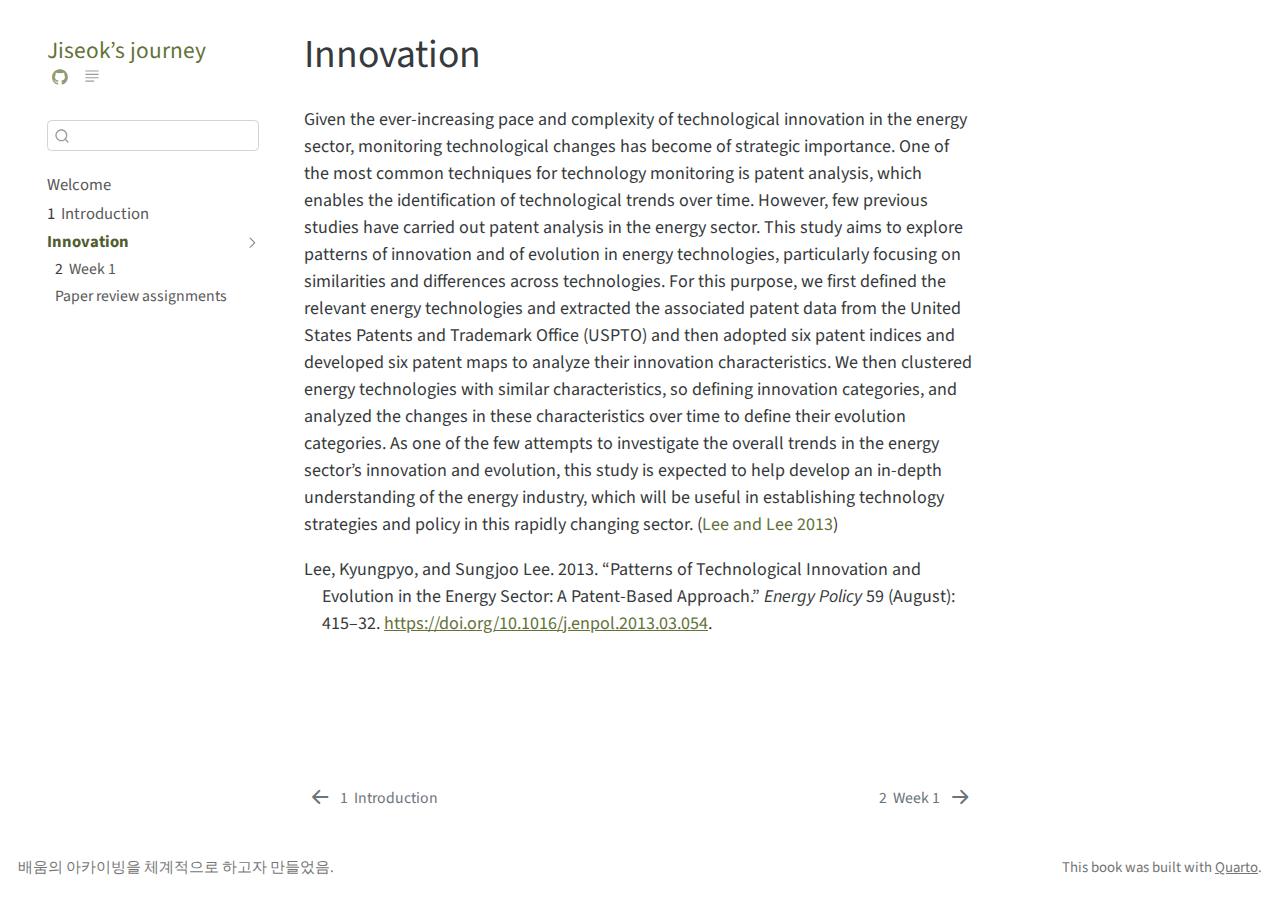
==== docs/innovation.html @ cebea5d1 "commit" ====
<!DOCTYPE html>
<html xmlns="http://www.w3.org/1999/xhtml" lang="en" xml:lang="en"><head>

<meta charset="utf-8">
<meta name="generator" content="quarto-1.1.251">

<meta name="viewport" content="width=device-width, initial-scale=1.0, user-scalable=yes">


<title>Jiseok’s journey - Innovation</title>
<style>
code{white-space: pre-wrap;}
span.smallcaps{font-variant: small-caps;}
div.columns{display: flex; gap: min(4vw, 1.5em);}
div.column{flex: auto; overflow-x: auto;}
div.hanging-indent{margin-left: 1.5em; text-indent: -1.5em;}
ul.task-list{list-style: none;}
ul.task-list li input[type="checkbox"] {
  width: 0.8em;
  margin: 0 0.8em 0.2em -1.6em;
  vertical-align: middle;
}
div.csl-bib-body { }
div.csl-entry {
  clear: both;
}
.hanging div.csl-entry {
  margin-left:2em;
  text-indent:-2em;
}
div.csl-left-margin {
  min-width:2em;
  float:left;
}
div.csl-right-inline {
  margin-left:2em;
  padding-left:1em;
}
div.csl-indent {
  margin-left: 2em;
}
</style>


<script src="site_libs/quarto-nav/quarto-nav.js"></script>
<script src="site_libs/quarto-nav/headroom.min.js"></script>
<script src="site_libs/clipboard/clipboard.min.js"></script>
<script src="site_libs/quarto-search/autocomplete.umd.js"></script>
<script src="site_libs/quarto-search/fuse.min.js"></script>
<script src="site_libs/quarto-search/quarto-search.js"></script>
<meta name="quarto:offset" content="./">
<link href="./innovation_lecture.html" rel="next">
<link href="./intro.html" rel="prev">
<script src="site_libs/quarto-html/quarto.js"></script>
<script src="site_libs/quarto-html/popper.min.js"></script>
<script src="site_libs/quarto-html/tippy.umd.min.js"></script>
<script src="site_libs/quarto-html/anchor.min.js"></script>
<link href="site_libs/quarto-html/tippy.css" rel="stylesheet">
<link href="site_libs/quarto-html/quarto-syntax-highlighting.css" rel="stylesheet" id="quarto-text-highlighting-styles">
<script src="site_libs/bootstrap/bootstrap.min.js"></script>
<link href="site_libs/bootstrap/bootstrap-icons.css" rel="stylesheet">
<link href="site_libs/bootstrap/bootstrap.min.css" rel="stylesheet" id="quarto-bootstrap" data-mode="light">
<script id="quarto-search-options" type="application/json">{
  "location": "sidebar",
  "copy-button": false,
  "collapse-after": 3,
  "panel-placement": "start",
  "type": "textbox",
  "limit": 20,
  "language": {
    "search-no-results-text": "No results",
    "search-matching-documents-text": "matching documents",
    "search-copy-link-title": "Copy link to search",
    "search-hide-matches-text": "Hide additional matches",
    "search-more-match-text": "more match in this document",
    "search-more-matches-text": "more matches in this document",
    "search-clear-button-title": "Clear",
    "search-detached-cancel-button-title": "Cancel",
    "search-submit-button-title": "Submit"
  }
}</script>


</head>

<body class="nav-sidebar floating">

<div id="quarto-search-results"></div>
  <header id="quarto-header" class="headroom fixed-top">
  <nav class="quarto-secondary-nav" data-bs-toggle="collapse" data-bs-target="#quarto-sidebar" aria-controls="quarto-sidebar" aria-expanded="false" aria-label="Toggle sidebar navigation" onclick="if (window.quartoToggleHeadroom) { window.quartoToggleHeadroom(); }">
    <div class="container-fluid d-flex justify-content-between">
      <h1 class="quarto-secondary-nav-title">Innovation</h1>
      <button type="button" class="quarto-btn-toggle btn" aria-label="Show secondary navigation">
        <i class="bi bi-chevron-right"></i>
      </button>
    </div>
  </nav>
</header>
<!-- content -->
<div id="quarto-content" class="quarto-container page-columns page-rows-contents page-layout-article">
<!-- sidebar -->
  <nav id="quarto-sidebar" class="sidebar collapse sidebar-navigation floating overflow-auto">
    <div class="pt-lg-2 mt-2 text-left sidebar-header">
    <div class="sidebar-title mb-0 py-0">
      <a href="./">Jiseok’s journey</a> 
        <div class="sidebar-tools-main">
    <a href="https://github.com/coreanjs/mybook/" title="Source Code" class="sidebar-tool px-1"><i class="bi bi-github"></i></a>
  <a href="" class="quarto-reader-toggle sidebar-tool" onclick="window.quartoToggleReader(); return false;" title="Toggle reader mode">
  <div class="quarto-reader-toggle-btn">
  <i class="bi"></i>
  </div>
</a>
</div>
    </div>
      </div>
      <div class="mt-2 flex-shrink-0 align-items-center">
        <div class="sidebar-search">
        <div id="quarto-search" class="" title="Search"></div>
        </div>
      </div>
    <div class="sidebar-menu-container"> 
    <ul class="list-unstyled mt-1">
        <li class="sidebar-item">
  <div class="sidebar-item-container"> 
  <a href="./index.html" class="sidebar-item-text sidebar-link">Welcome</a>
  </div>
</li>
        <li class="sidebar-item">
  <div class="sidebar-item-container"> 
  <a href="./intro.html" class="sidebar-item-text sidebar-link"><span class="chapter-number">1</span>&nbsp; <span class="chapter-title">Introduction</span></a>
  </div>
</li>
        <li class="sidebar-item sidebar-item-section">
      <div class="sidebar-item-container"> 
            <a href="./innovation.html" class="sidebar-item-text sidebar-link active">Innovation</a>
          <a class="sidebar-item-toggle text-start" data-bs-toggle="collapse" data-bs-target="#quarto-sidebar-section-1" aria-expanded="true">
            <i class="bi bi-chevron-right ms-2"></i>
          </a> 
      </div>
      <ul id="quarto-sidebar-section-1" class="collapse list-unstyled sidebar-section depth1 show">  
          <li class="sidebar-item">
  <div class="sidebar-item-container"> 
  <a href="./innovation_lecture.html" class="sidebar-item-text sidebar-link"><span class="chapter-number">2</span>&nbsp; <span class="chapter-title">Week 1</span></a>
  </div>
</li>
          <li class="sidebar-item">
  <div class="sidebar-item-container"> 
  <a href="./innovation_paper.html" class="sidebar-item-text sidebar-link">Paper review assignments</a>
  </div>
</li>
      </ul>
  </li>
    </ul>
    </div>
</nav>
<!-- margin-sidebar -->
    <div id="quarto-margin-sidebar" class="sidebar margin-sidebar">
        
    </div>
<!-- main -->
<main class="content" id="quarto-document-content">

<header id="title-block-header" class="quarto-title-block default">
<div class="quarto-title">
<h1 class="title d-none d-lg-block">Innovation</h1>
</div>



<div class="quarto-title-meta">

    
    
  </div>
  

</header>

<p>Given the ever-increasing pace and complexity of technological innovation in the energy sector, monitoring technological changes has become of strategic importance. One of the most common techniques for technology monitoring is patent analysis, which enables the identification of technological trends over time. However, few previous studies have carried out patent analysis in the energy sector. This study aims to explore patterns of innovation and of evolution in energy technologies, particularly focusing on similarities and differences across technologies. For this purpose, we first defined the relevant energy technologies and extracted the associated patent data from the United States Patents and Trademark Office (USPTO) and then adopted six patent indices and developed six patent maps to analyze their innovation characteristics. We then clustered energy technologies with similar characteristics, so defining innovation categories, and analyzed the changes in these characteristics over time to define their evolution categories. As one of the few attempts to investigate the overall trends in the energy sector’s innovation and evolution, this study is expected to help develop an in-depth understanding of the energy industry, which will be useful in establishing technology strategies and policy in this rapidly changing sector. <span class="citation" data-cites="lee2013">(<a href="#ref-lee2013" role="doc-biblioref">Lee and Lee 2013</a>)</span></p>


<div id="refs" class="references csl-bib-body hanging-indent" role="doc-bibliography">
<div id="ref-lee2013" class="csl-entry" role="doc-biblioentry">
Lee, Kyungpyo, and Sungjoo Lee. 2013. <span>“Patterns of Technological Innovation and Evolution in the Energy Sector: A Patent-Based Approach.”</span> <em>Energy Policy</em> 59 (August): 415–32. <a href="https://doi.org/10.1016/j.enpol.2013.03.054">https://doi.org/10.1016/j.enpol.2013.03.054</a>.
</div>
</div>

</main> <!-- /main -->
<script id="quarto-html-after-body" type="application/javascript">
window.document.addEventListener("DOMContentLoaded", function (event) {
  const toggleBodyColorMode = (bsSheetEl) => {
    const mode = bsSheetEl.getAttribute("data-mode");
    const bodyEl = window.document.querySelector("body");
    if (mode === "dark") {
      bodyEl.classList.add("quarto-dark");
      bodyEl.classList.remove("quarto-light");
    } else {
      bodyEl.classList.add("quarto-light");
      bodyEl.classList.remove("quarto-dark");
    }
  }
  const toggleBodyColorPrimary = () => {
    const bsSheetEl = window.document.querySelector("link#quarto-bootstrap");
    if (bsSheetEl) {
      toggleBodyColorMode(bsSheetEl);
    }
  }
  toggleBodyColorPrimary();  
  const icon = "";
  const anchorJS = new window.AnchorJS();
  anchorJS.options = {
    placement: 'right',
    icon: icon
  };
  anchorJS.add('.anchored');
  const clipboard = new window.ClipboardJS('.code-copy-button', {
    target: function(trigger) {
      return trigger.previousElementSibling;
    }
  });
  clipboard.on('success', function(e) {
    // button target
    const button = e.trigger;
    // don't keep focus
    button.blur();
    // flash "checked"
    button.classList.add('code-copy-button-checked');
    var currentTitle = button.getAttribute("title");
    button.setAttribute("title", "Copied!");
    setTimeout(function() {
      button.setAttribute("title", currentTitle);
      button.classList.remove('code-copy-button-checked');
    }, 1000);
    // clear code selection
    e.clearSelection();
  });
  function tippyHover(el, contentFn) {
    const config = {
      allowHTML: true,
      content: contentFn,
      maxWidth: 500,
      delay: 100,
      arrow: false,
      appendTo: function(el) {
          return el.parentElement;
      },
      interactive: true,
      interactiveBorder: 10,
      theme: 'quarto',
      placement: 'bottom-start'
    };
    window.tippy(el, config); 
  }
  const noterefs = window.document.querySelectorAll('a[role="doc-noteref"]');
  for (var i=0; i<noterefs.length; i++) {
    const ref = noterefs[i];
    tippyHover(ref, function() {
      // use id or data attribute instead here
      let href = ref.getAttribute('data-footnote-href') || ref.getAttribute('href');
      try { href = new URL(href).hash; } catch {}
      const id = href.replace(/^#\/?/, "");
      const note = window.document.getElementById(id);
      return note.innerHTML;
    });
  }
  var bibliorefs = window.document.querySelectorAll('a[role="doc-biblioref"]');
  for (var i=0; i<bibliorefs.length; i++) {
    const ref = bibliorefs[i];
    const cites = ref.parentNode.getAttribute('data-cites').split(' ');
    tippyHover(ref, function() {
      var popup = window.document.createElement('div');
      cites.forEach(function(cite) {
        var citeDiv = window.document.createElement('div');
        citeDiv.classList.add('hanging-indent');
        citeDiv.classList.add('csl-entry');
        var biblioDiv = window.document.getElementById('ref-' + cite);
        if (biblioDiv) {
          citeDiv.innerHTML = biblioDiv.innerHTML;
        }
        popup.appendChild(citeDiv);
      });
      return popup.innerHTML;
    });
  }
});
</script>
<nav class="page-navigation">
  <div class="nav-page nav-page-previous">
      <a href="./intro.html" class="pagination-link">
        <i class="bi bi-arrow-left-short"></i> <span class="nav-page-text"><span class="chapter-number">1</span>&nbsp; <span class="chapter-title">Introduction</span></span>
      </a>          
  </div>
  <div class="nav-page nav-page-next">
      <a href="./innovation_lecture.html" class="pagination-link">
        <span class="nav-page-text"><span class="chapter-number">2</span>&nbsp; <span class="chapter-title">Week 1</span></span> <i class="bi bi-arrow-right-short"></i>
      </a>
  </div>
</nav>
</div> <!-- /content -->
<footer class="footer">
  <div class="nav-footer">
    <div class="nav-footer-left">배움의 아카이빙을 체계적으로 하고자 만들었음.</div>   
    <div class="nav-footer-right">This book was built with <a href="https://quarto.org/">Quarto</a>.</div>
  </div>
</footer>



</body></html>
---- docs/site_libs/quarto-html/tippy.css ----
.tippy-box[data-animation=fade][data-state=hidden]{opacity:0}[data-tippy-root]{max-width:calc(100vw - 10px)}.tippy-box{position:relative;background-color:#333;color:#fff;border-radius:4px;font-size:14px;line-height:1.4;white-space:normal;outline:0;transition-property:transform,visibility,opacity}.tippy-box[data-placement^=top]>.tippy-arrow{bottom:0}.tippy-box[data-placement^=top]>.tippy-arrow:before{bottom:-7px;left:0;border-width:8px 8px 0;border-top-color:initial;transform-origin:center top}.tippy-box[data-placement^=bottom]>.tippy-arrow{top:0}.tippy-box[data-placement^=bottom]>.tippy-arrow:before{top:-7px;left:0;border-width:0 8px 8px;border-bottom-color:initial;transform-origin:center bottom}.tippy-box[data-placement^=left]>.tippy-arrow{right:0}.tippy-box[data-placement^=left]>.tippy-arrow:before{border-width:8px 0 8px 8px;border-left-color:initial;right:-7px;transform-origin:center left}.tippy-box[data-placement^=right]>.tippy-arrow{left:0}.tippy-box[data-placement^=right]>.tippy-arrow:before{left:-7px;border-width:8px 8px 8px 0;border-right-color:initial;transform-origin:center right}.tippy-box[data-inertia][data-state=visible]{transition-timing-function:cubic-bezier(.54,1.5,.38,1.11)}.tippy-arrow{width:16px;height:16px;color:#333}.tippy-arrow:before{content:"";position:absolute;border-color:transparent;border-style:solid}.tippy-content{position:relative;padding:5px 9px;z-index:1}
---- docs/site_libs/quarto-html/quarto-syntax-highlighting.css ----
/* quarto syntax highlight colors */
:root {
  --quarto-hl-ot-color: #003B4F;
  --quarto-hl-at-color: #657422;
  --quarto-hl-ss-color: #20794D;
  --quarto-hl-an-color: #5E5E5E;
  --quarto-hl-fu-color: #4758AB;
  --quarto-hl-st-color: #20794D;
  --quarto-hl-cf-color: #003B4F;
  --quarto-hl-op-color: #5E5E5E;
  --quarto-hl-er-color: #AD0000;
  --quarto-hl-bn-color: #AD0000;
  --quarto-hl-al-color: #AD0000;
  --quarto-hl-va-color: #111111;
  --quarto-hl-bu-color: inherit;
  --quarto-hl-ex-color: inherit;
  --quarto-hl-pp-color: #AD0000;
  --quarto-hl-in-color: #5E5E5E;
  --quarto-hl-vs-color: #20794D;
  --quarto-hl-wa-color: #5E5E5E;
  --quarto-hl-do-color: #5E5E5E;
  --quarto-hl-im-color: #00769E;
  --quarto-hl-ch-color: #20794D;
  --quarto-hl-dt-color: #AD0000;
  --quarto-hl-fl-color: #AD0000;
  --quarto-hl-co-color: #5E5E5E;
  --quarto-hl-cv-color: #5E5E5E;
  --quarto-hl-cn-color: #8f5902;
  --quarto-hl-sc-color: #5E5E5E;
  --quarto-hl-dv-color: #AD0000;
  --quarto-hl-kw-color: #003B4F;
}

/* other quarto variables */
:root {
  --quarto-font-monospace: SFMono-Regular, Menlo, Monaco, Consolas, "Liberation Mono", "Courier New", monospace;
}

pre > code.sourceCode > span {
  color: #003B4F;
}

code span {
  color: #003B4F;
}

code.sourceCode > span {
  color: #003B4F;
}

div.sourceCode,
div.sourceCode pre.sourceCode {
  color: #003B4F;
}

code span.ot {
  color: #003B4F;
}

code span.at {
  color: #657422;
}

code span.ss {
  color: #20794D;
}

code span.an {
  color: #5E5E5E;
}

code span.fu {
  color: #4758AB;
}

code span.st {
  color: #20794D;
}

code span.cf {
  color: #003B4F;
}

code span.op {
  color: #5E5E5E;
}

code span.er {
  color: #AD0000;
}

code span.bn {
  color: #AD0000;
}

code span.al {
  color: #AD0000;
}

code span.va {
  color: #111111;
}

code span.pp {
  color: #AD0000;
}

code span.in {
  color: #5E5E5E;
}

code span.vs {
  color: #20794D;
}

code span.wa {
  color: #5E5E5E;
  font-style: italic;
}

code span.do {
  color: #5E5E5E;
  font-style: italic;
}

code span.im {
  color: #00769E;
}

code span.ch {
  color: #20794D;
}

code span.dt {
  color: #AD0000;
}

code span.fl {
  color: #AD0000;
}

code span.co {
  color: #5E5E5E;
}

code span.cv {
  color: #5E5E5E;
  font-style: italic;
}

code span.cn {
  color: #8f5902;
}

code span.sc {
  color: #5E5E5E;
}

code span.dv {
  color: #AD0000;
}

code span.kw {
  color: #003B4F;
}

.prevent-inlining {
  content: "</";
}

/*# sourceMappingURL=debc5d5d77c3f9108843748ff7464032.css.map */
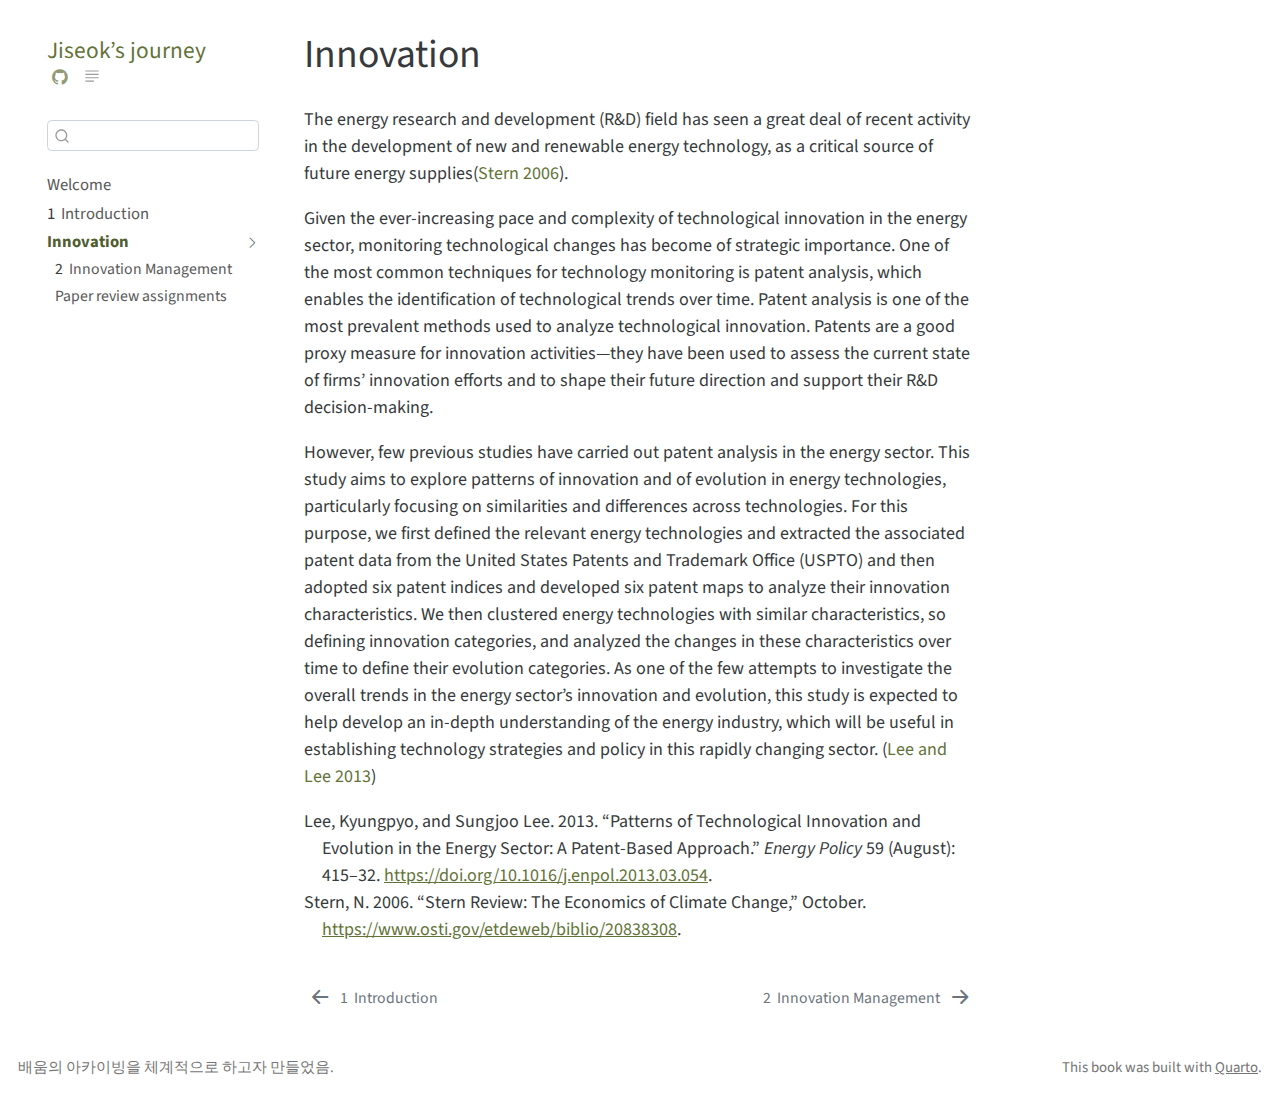
==== commit 2087cd86: "commit" ====
--- a/docs/innovation.html
+++ b/docs/innovation.html
@@ -140,7 +140,7 @@
       <ul id="quarto-sidebar-section-1" class="collapse list-unstyled sidebar-section depth1 show">  
           <li class="sidebar-item">
   <div class="sidebar-item-container"> 
-  <a href="./innovation_lecture.html" class="sidebar-item-text sidebar-link"><span class="chapter-number">2</span>&nbsp; <span class="chapter-title">Week 1</span></a>
+  <a href="./innovation_lecture.html" class="sidebar-item-text sidebar-link"><span class="chapter-number">2</span>&nbsp; <span class="chapter-title">Innovation Management</span></a>
   </div>
 </li>
           <li class="sidebar-item">
@@ -176,12 +176,17 @@
 
 </header>
 
-<p>Given the ever-increasing pace and complexity of technological innovation in the energy sector, monitoring technological changes has become of strategic importance. One of the most common techniques for technology monitoring is patent analysis, which enables the identification of technological trends over time. However, few previous studies have carried out patent analysis in the energy sector. This study aims to explore patterns of innovation and of evolution in energy technologies, particularly focusing on similarities and differences across technologies. For this purpose, we first defined the relevant energy technologies and extracted the associated patent data from the United States Patents and Trademark Office (USPTO) and then adopted six patent indices and developed six patent maps to analyze their innovation characteristics. We then clustered energy technologies with similar characteristics, so defining innovation categories, and analyzed the changes in these characteristics over time to define their evolution categories. As one of the few attempts to investigate the overall trends in the energy sector’s innovation and evolution, this study is expected to help develop an in-depth understanding of the energy industry, which will be useful in establishing technology strategies and policy in this rapidly changing sector. <span class="citation" data-cites="lee2013">(<a href="#ref-lee2013" role="doc-biblioref">Lee and Lee 2013</a>)</span></p>
+<p>The energy research and development (R&amp;D) field has seen a great deal of recent activity in the development of new and renewable energy technology, as a critical source of future energy supplies<span class="citation" data-cites="stern2006">(<a href="#ref-stern2006" role="doc-biblioref">Stern 2006</a>)</span>.</p>
+<p>Given the ever-increasing pace and complexity of technological innovation in the energy sector, monitoring technological changes has become of strategic importance. One of the most common techniques for technology monitoring is patent analysis, which enables the identification of technological trends over time. Patent analysis is one of the most prevalent methods used to analyze technological innovation. Patents are a good proxy measure for innovation activities—they have been used to assess the current state of firms’ innovation efforts and to shape their future direction and support their R&amp;D decision-making.</p>
+<p>However, few previous studies have carried out patent analysis in the energy sector. This study aims to explore patterns of innovation and of evolution in energy technologies, particularly focusing on similarities and differences across technologies. For this purpose, we first defined the relevant energy technologies and extracted the associated patent data from the United States Patents and Trademark Office (USPTO) and then adopted six patent indices and developed six patent maps to analyze their innovation characteristics. We then clustered energy technologies with similar characteristics, so defining innovation categories, and analyzed the changes in these characteristics over time to define their evolution categories. As one of the few attempts to investigate the overall trends in the energy sector’s innovation and evolution, this study is expected to help develop an in-depth understanding of the energy industry, which will be useful in establishing technology strategies and policy in this rapidly changing sector. <span class="citation" data-cites="lee2013">(<a href="#ref-lee2013" role="doc-biblioref">Lee and Lee 2013</a>)</span></p>
 
 
 <div id="refs" class="references csl-bib-body hanging-indent" role="doc-bibliography">
 <div id="ref-lee2013" class="csl-entry" role="doc-biblioentry">
 Lee, Kyungpyo, and Sungjoo Lee. 2013. <span>“Patterns of Technological Innovation and Evolution in the Energy Sector: A Patent-Based Approach.”</span> <em>Energy Policy</em> 59 (August): 415–32. <a href="https://doi.org/10.1016/j.enpol.2013.03.054">https://doi.org/10.1016/j.enpol.2013.03.054</a>.
+</div>
+<div id="ref-stern2006" class="csl-entry" role="doc-biblioentry">
+Stern, N. 2006. <span>“Stern Review: The Economics of Climate Change,”</span> October. <a href="https://www.osti.gov/etdeweb/biblio/20838308">https://www.osti.gov/etdeweb/biblio/20838308</a>.
 </div>
 </div>
 
@@ -292,7 +297,7 @@
   </div>
   <div class="nav-page nav-page-next">
       <a href="./innovation_lecture.html" class="pagination-link">
-        <span class="nav-page-text"><span class="chapter-number">2</span>&nbsp; <span class="chapter-title">Week 1</span></span> <i class="bi bi-arrow-right-short"></i>
+        <span class="nav-page-text"><span class="chapter-number">2</span>&nbsp; <span class="chapter-title">Innovation Management</span></span> <i class="bi bi-arrow-right-short"></i>
       </a>
   </div>
 </nav>
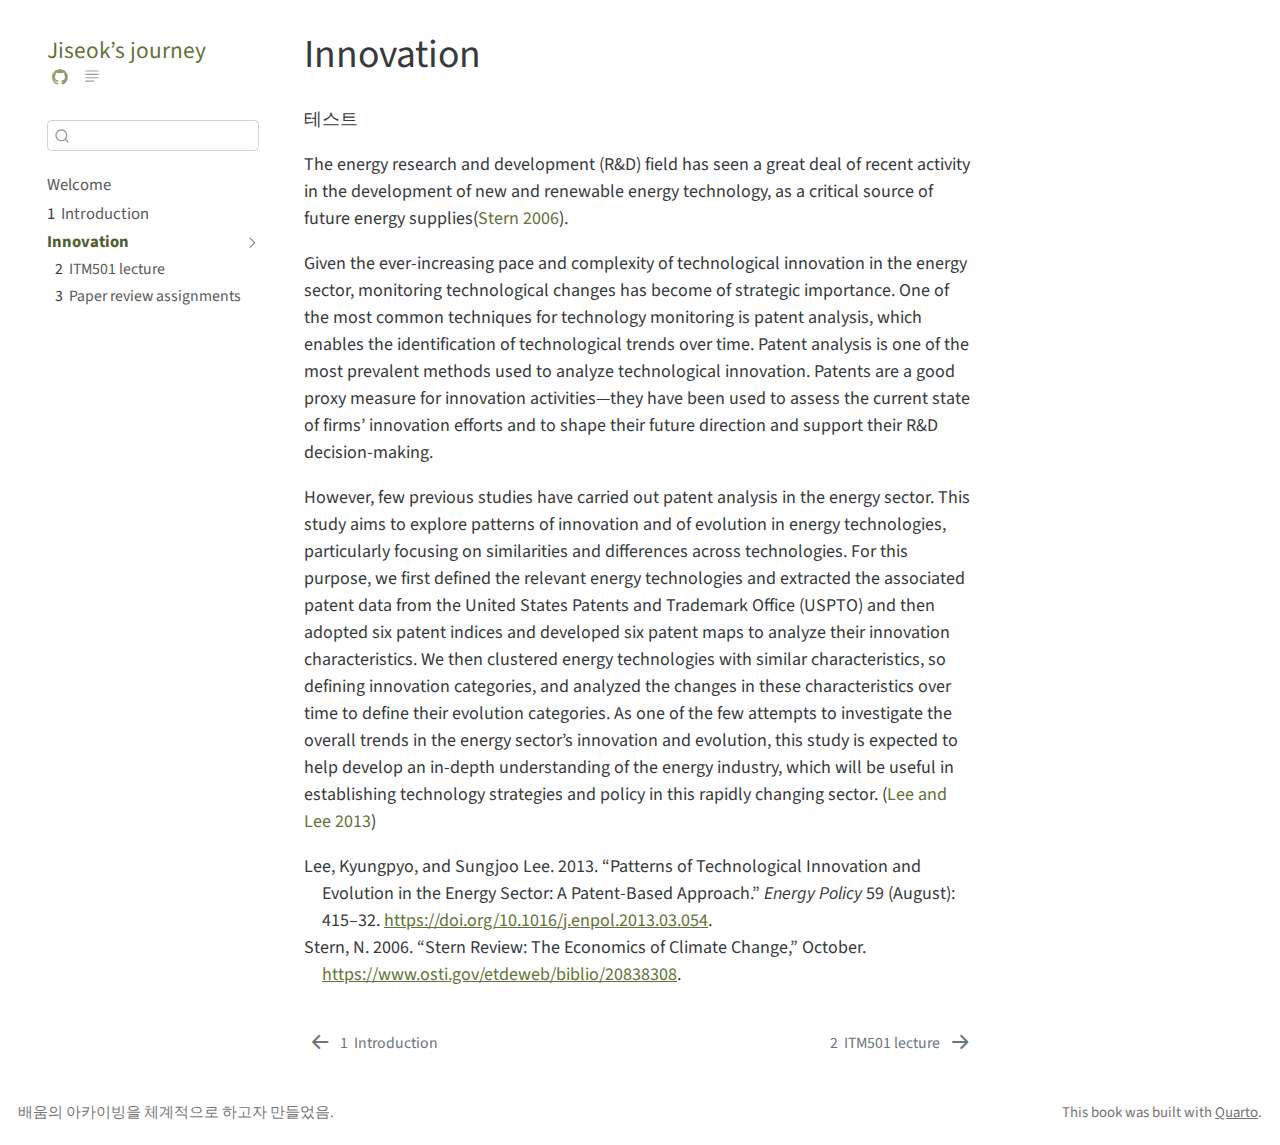
==== commit 9c1f8f06: "com" ====
--- a/docs/innovation.html
+++ b/docs/innovation.html
@@ -140,12 +140,12 @@
       <ul id="quarto-sidebar-section-1" class="collapse list-unstyled sidebar-section depth1 show">  
           <li class="sidebar-item">
   <div class="sidebar-item-container"> 
-  <a href="./innovation_lecture.html" class="sidebar-item-text sidebar-link"><span class="chapter-number">2</span>&nbsp; <span class="chapter-title">Innovation Management</span></a>
+  <a href="./innovation_lecture.html" class="sidebar-item-text sidebar-link"><span class="chapter-number">2</span>&nbsp; <span class="chapter-title">ITM501 lecture</span></a>
   </div>
 </li>
           <li class="sidebar-item">
   <div class="sidebar-item-container"> 
-  <a href="./innovation_paper.html" class="sidebar-item-text sidebar-link">Paper review assignments</a>
+  <a href="./innovation_paper.html" class="sidebar-item-text sidebar-link"><span class="chapter-number">3</span>&nbsp; <span class="chapter-title">Paper review assignments</span></a>
   </div>
 </li>
       </ul>
@@ -176,6 +176,7 @@
 
 </header>
 
+<p>테스트</p>
 <p>The energy research and development (R&amp;D) field has seen a great deal of recent activity in the development of new and renewable energy technology, as a critical source of future energy supplies<span class="citation" data-cites="stern2006">(<a href="#ref-stern2006" role="doc-biblioref">Stern 2006</a>)</span>.</p>
 <p>Given the ever-increasing pace and complexity of technological innovation in the energy sector, monitoring technological changes has become of strategic importance. One of the most common techniques for technology monitoring is patent analysis, which enables the identification of technological trends over time. Patent analysis is one of the most prevalent methods used to analyze technological innovation. Patents are a good proxy measure for innovation activities—they have been used to assess the current state of firms’ innovation efforts and to shape their future direction and support their R&amp;D decision-making.</p>
 <p>However, few previous studies have carried out patent analysis in the energy sector. This study aims to explore patterns of innovation and of evolution in energy technologies, particularly focusing on similarities and differences across technologies. For this purpose, we first defined the relevant energy technologies and extracted the associated patent data from the United States Patents and Trademark Office (USPTO) and then adopted six patent indices and developed six patent maps to analyze their innovation characteristics. We then clustered energy technologies with similar characteristics, so defining innovation categories, and analyzed the changes in these characteristics over time to define their evolution categories. As one of the few attempts to investigate the overall trends in the energy sector’s innovation and evolution, this study is expected to help develop an in-depth understanding of the energy industry, which will be useful in establishing technology strategies and policy in this rapidly changing sector. <span class="citation" data-cites="lee2013">(<a href="#ref-lee2013" role="doc-biblioref">Lee and Lee 2013</a>)</span></p>
@@ -297,7 +298,7 @@
   </div>
   <div class="nav-page nav-page-next">
       <a href="./innovation_lecture.html" class="pagination-link">
-        <span class="nav-page-text"><span class="chapter-number">2</span>&nbsp; <span class="chapter-title">Innovation Management</span></span> <i class="bi bi-arrow-right-short"></i>
+        <span class="nav-page-text"><span class="chapter-number">2</span>&nbsp; <span class="chapter-title">ITM501 lecture</span></span> <i class="bi bi-arrow-right-short"></i>
       </a>
   </div>
 </nav>
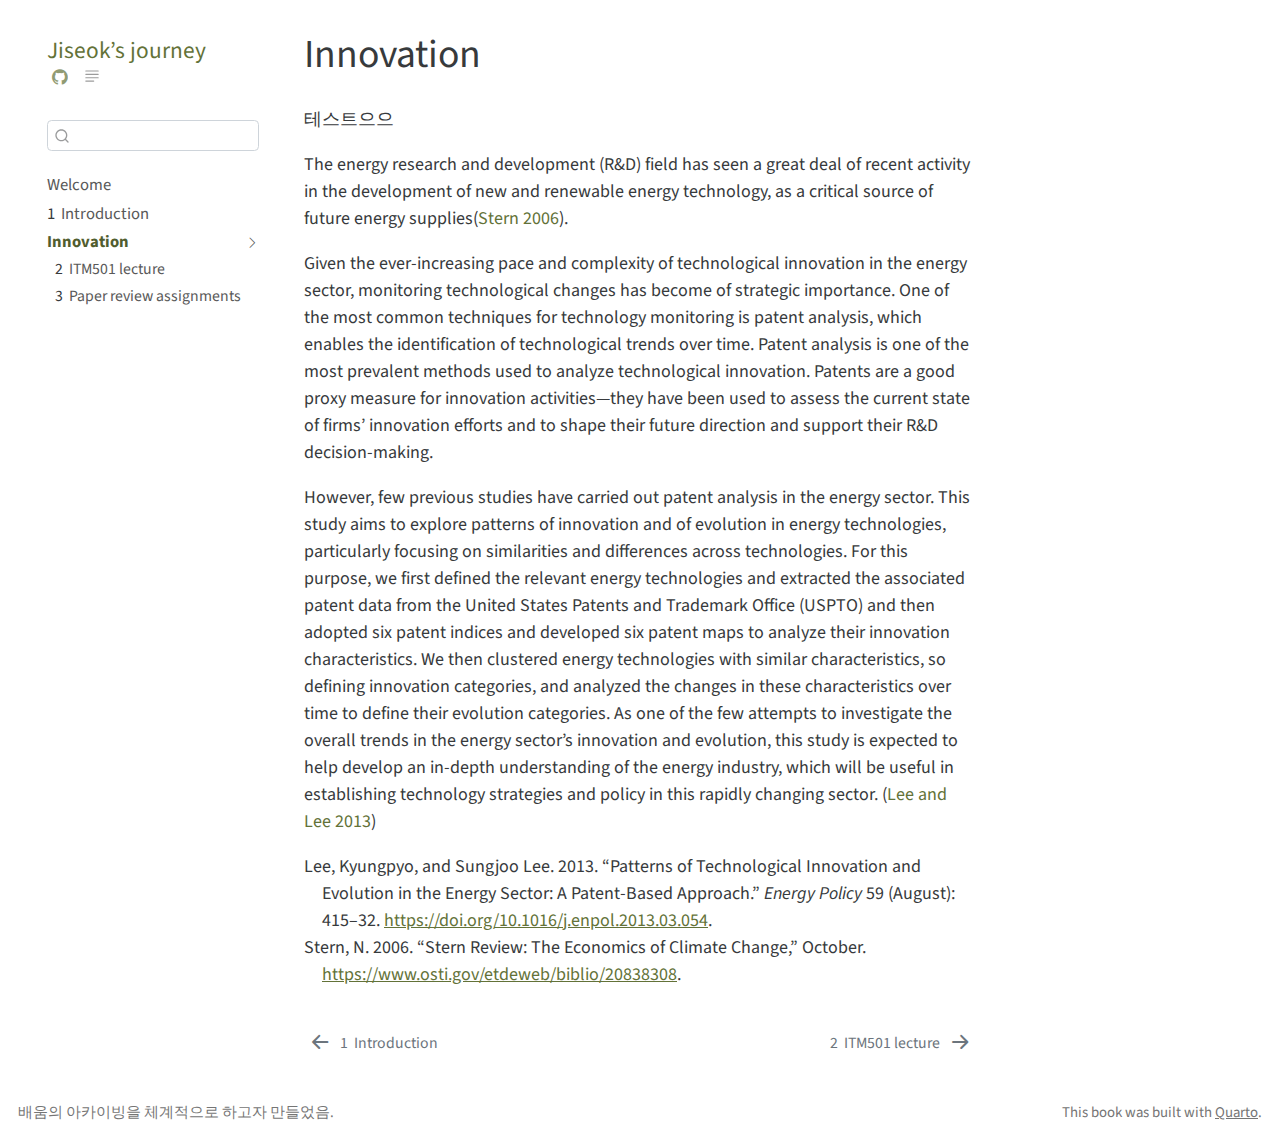
==== commit f48409c0: "commit" ====
--- a/docs/innovation.html
+++ b/docs/innovation.html
@@ -176,7 +176,7 @@
 
 </header>
 
-<p>테스트</p>
+<p>테스트으으</p>
 <p>The energy research and development (R&amp;D) field has seen a great deal of recent activity in the development of new and renewable energy technology, as a critical source of future energy supplies<span class="citation" data-cites="stern2006">(<a href="#ref-stern2006" role="doc-biblioref">Stern 2006</a>)</span>.</p>
 <p>Given the ever-increasing pace and complexity of technological innovation in the energy sector, monitoring technological changes has become of strategic importance. One of the most common techniques for technology monitoring is patent analysis, which enables the identification of technological trends over time. Patent analysis is one of the most prevalent methods used to analyze technological innovation. Patents are a good proxy measure for innovation activities—they have been used to assess the current state of firms’ innovation efforts and to shape their future direction and support their R&amp;D decision-making.</p>
 <p>However, few previous studies have carried out patent analysis in the energy sector. This study aims to explore patterns of innovation and of evolution in energy technologies, particularly focusing on similarities and differences across technologies. For this purpose, we first defined the relevant energy technologies and extracted the associated patent data from the United States Patents and Trademark Office (USPTO) and then adopted six patent indices and developed six patent maps to analyze their innovation characteristics. We then clustered energy technologies with similar characteristics, so defining innovation categories, and analyzed the changes in these characteristics over time to define their evolution categories. As one of the few attempts to investigate the overall trends in the energy sector’s innovation and evolution, this study is expected to help develop an in-depth understanding of the energy industry, which will be useful in establishing technology strategies and policy in this rapidly changing sector. <span class="citation" data-cites="lee2013">(<a href="#ref-lee2013" role="doc-biblioref">Lee and Lee 2013</a>)</span></p>
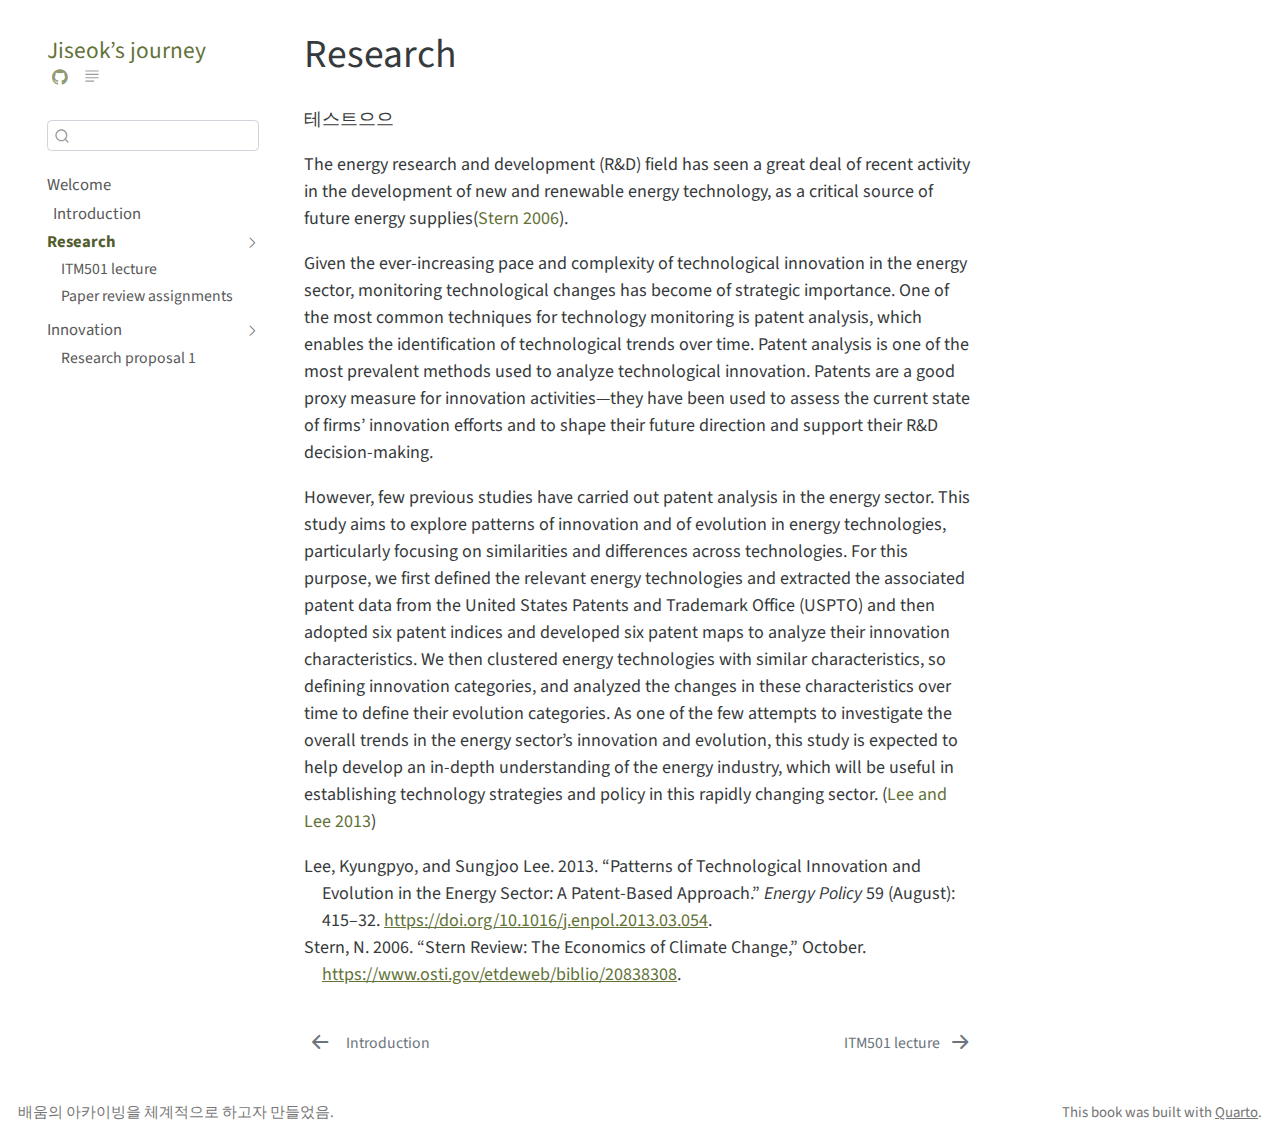
==== commit 2ad8b61e: "project proposal" ====
--- a/docs/innovation.html
+++ b/docs/innovation.html
@@ -7,7 +7,7 @@
 <meta name="viewport" content="width=device-width, initial-scale=1.0, user-scalable=yes">
 
 
-<title>Jiseok’s journey - Innovation</title>
+<title>Jiseok’s journey - Research</title>
 <style>
 code{white-space: pre-wrap;}
 span.smallcaps{font-variant: small-caps;}
@@ -89,7 +89,7 @@
   <header id="quarto-header" class="headroom fixed-top">
   <nav class="quarto-secondary-nav" data-bs-toggle="collapse" data-bs-target="#quarto-sidebar" aria-controls="quarto-sidebar" aria-expanded="false" aria-label="Toggle sidebar navigation" onclick="if (window.quartoToggleHeadroom) { window.quartoToggleHeadroom(); }">
     <div class="container-fluid d-flex justify-content-between">
-      <h1 class="quarto-secondary-nav-title">Innovation</h1>
+      <h1 class="quarto-secondary-nav-title">Research</h1>
       <button type="button" class="quarto-btn-toggle btn" aria-label="Show secondary navigation">
         <i class="bi bi-chevron-right"></i>
       </button>
@@ -132,7 +132,7 @@
 </li>
         <li class="sidebar-item sidebar-item-section">
       <div class="sidebar-item-container"> 
-            <a href="./innovation.html" class="sidebar-item-text sidebar-link active">Innovation</a>
+            <a href="./innovation.html" class="sidebar-item-text sidebar-link active">Research</a>
           <a class="sidebar-item-toggle text-start" data-bs-toggle="collapse" data-bs-target="#quarto-sidebar-section-1" aria-expanded="true">
             <i class="bi bi-chevron-right ms-2"></i>
           </a> 
@@ -146,6 +146,21 @@
           <li class="sidebar-item">
   <div class="sidebar-item-container"> 
   <a href="./innovation_paper.html" class="sidebar-item-text sidebar-link"><span class="chapter-number">3</span>&nbsp; <span class="chapter-title">Paper review assignments</span></a>
+  </div>
+</li>
+      </ul>
+  </li>
+        <li class="sidebar-item sidebar-item-section">
+      <div class="sidebar-item-container"> 
+            <a href="./research.html" class="sidebar-item-text sidebar-link">Innovation</a>
+          <a class="sidebar-item-toggle text-start" data-bs-toggle="collapse" data-bs-target="#quarto-sidebar-section-2" aria-expanded="true">
+            <i class="bi bi-chevron-right ms-2"></i>
+          </a> 
+      </div>
+      <ul id="quarto-sidebar-section-2" class="collapse list-unstyled sidebar-section depth1 show">  
+          <li class="sidebar-item">
+  <div class="sidebar-item-container"> 
+  <a href="./research_proposal_1.html" class="sidebar-item-text sidebar-link"><span class="chapter-number">4</span>&nbsp; <span class="chapter-title">Research proposal 1</span></a>
   </div>
 </li>
       </ul>
@@ -162,7 +177,7 @@
 
 <header id="title-block-header" class="quarto-title-block default">
 <div class="quarto-title">
-<h1 class="title d-none d-lg-block">Innovation</h1>
+<h1 class="title d-none d-lg-block">Research</h1>
 </div>
 
 
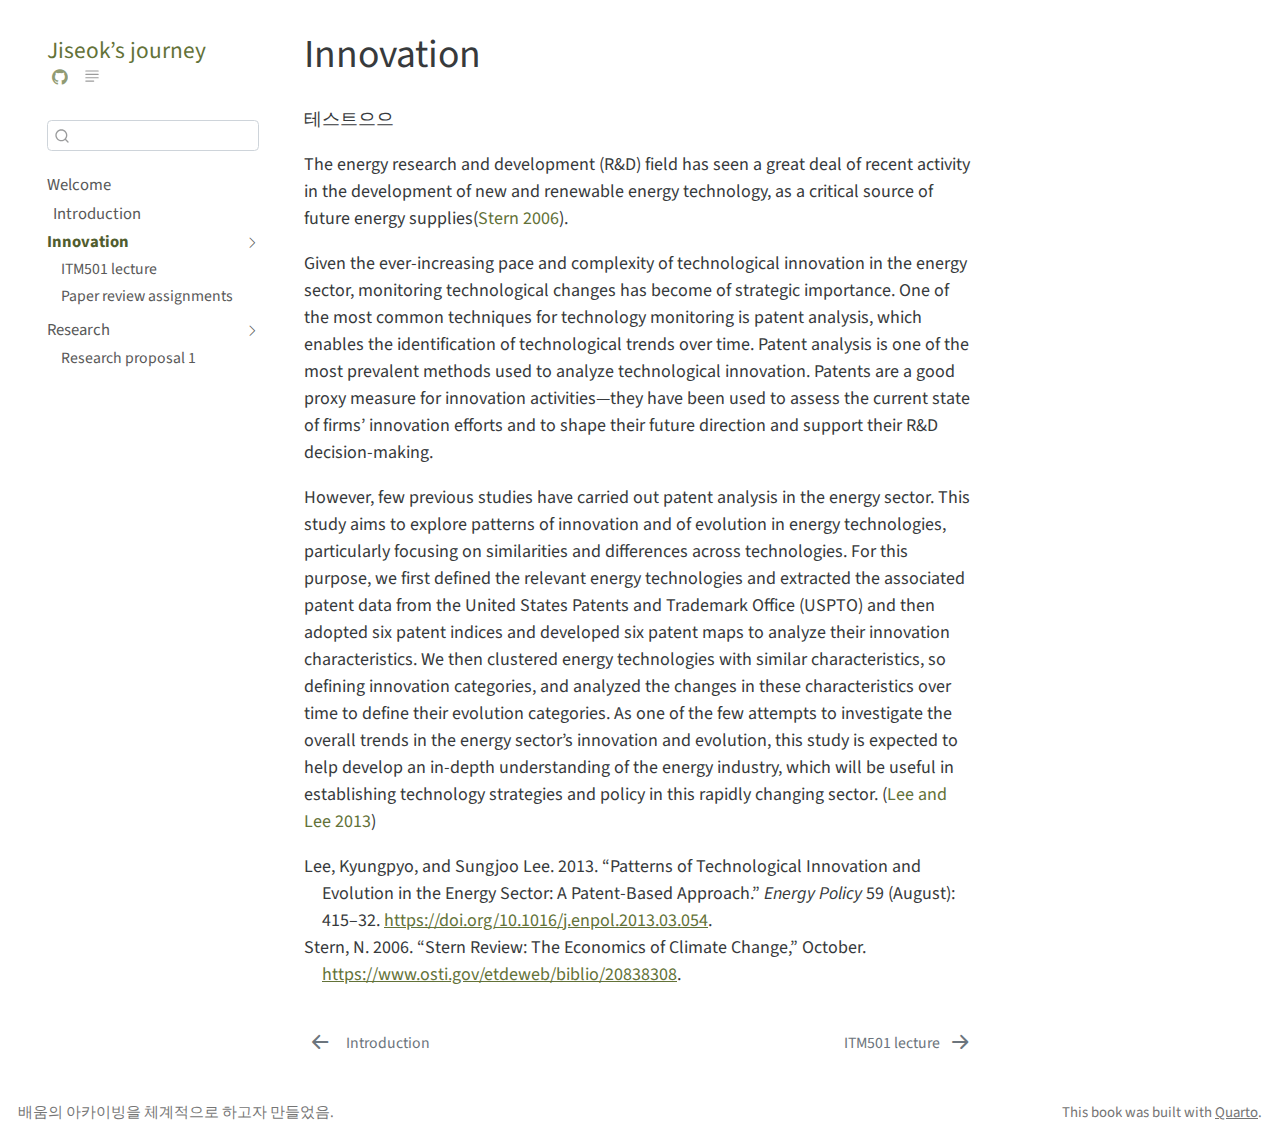
==== commit 7be028c8: "commit" ====
--- a/docs/innovation.html
+++ b/docs/innovation.html
@@ -7,7 +7,7 @@
 <meta name="viewport" content="width=device-width, initial-scale=1.0, user-scalable=yes">
 
 
-<title>Jiseok’s journey - Research</title>
+<title>Jiseok’s journey - Innovation</title>
 <style>
 code{white-space: pre-wrap;}
 span.smallcaps{font-variant: small-caps;}
@@ -89,7 +89,7 @@
   <header id="quarto-header" class="headroom fixed-top">
   <nav class="quarto-secondary-nav" data-bs-toggle="collapse" data-bs-target="#quarto-sidebar" aria-controls="quarto-sidebar" aria-expanded="false" aria-label="Toggle sidebar navigation" onclick="if (window.quartoToggleHeadroom) { window.quartoToggleHeadroom(); }">
     <div class="container-fluid d-flex justify-content-between">
-      <h1 class="quarto-secondary-nav-title">Research</h1>
+      <h1 class="quarto-secondary-nav-title">Innovation</h1>
       <button type="button" class="quarto-btn-toggle btn" aria-label="Show secondary navigation">
         <i class="bi bi-chevron-right"></i>
       </button>
@@ -132,7 +132,7 @@
 </li>
         <li class="sidebar-item sidebar-item-section">
       <div class="sidebar-item-container"> 
-            <a href="./innovation.html" class="sidebar-item-text sidebar-link active">Research</a>
+            <a href="./innovation.html" class="sidebar-item-text sidebar-link active">Innovation</a>
           <a class="sidebar-item-toggle text-start" data-bs-toggle="collapse" data-bs-target="#quarto-sidebar-section-1" aria-expanded="true">
             <i class="bi bi-chevron-right ms-2"></i>
           </a> 
@@ -152,7 +152,7 @@
   </li>
         <li class="sidebar-item sidebar-item-section">
       <div class="sidebar-item-container"> 
-            <a href="./research.html" class="sidebar-item-text sidebar-link">Innovation</a>
+            <a href="./research.html" class="sidebar-item-text sidebar-link">Research</a>
           <a class="sidebar-item-toggle text-start" data-bs-toggle="collapse" data-bs-target="#quarto-sidebar-section-2" aria-expanded="true">
             <i class="bi bi-chevron-right ms-2"></i>
           </a> 
@@ -177,7 +177,7 @@
 
 <header id="title-block-header" class="quarto-title-block default">
 <div class="quarto-title">
-<h1 class="title d-none d-lg-block">Research</h1>
+<h1 class="title d-none d-lg-block">Innovation</h1>
 </div>
 
 
